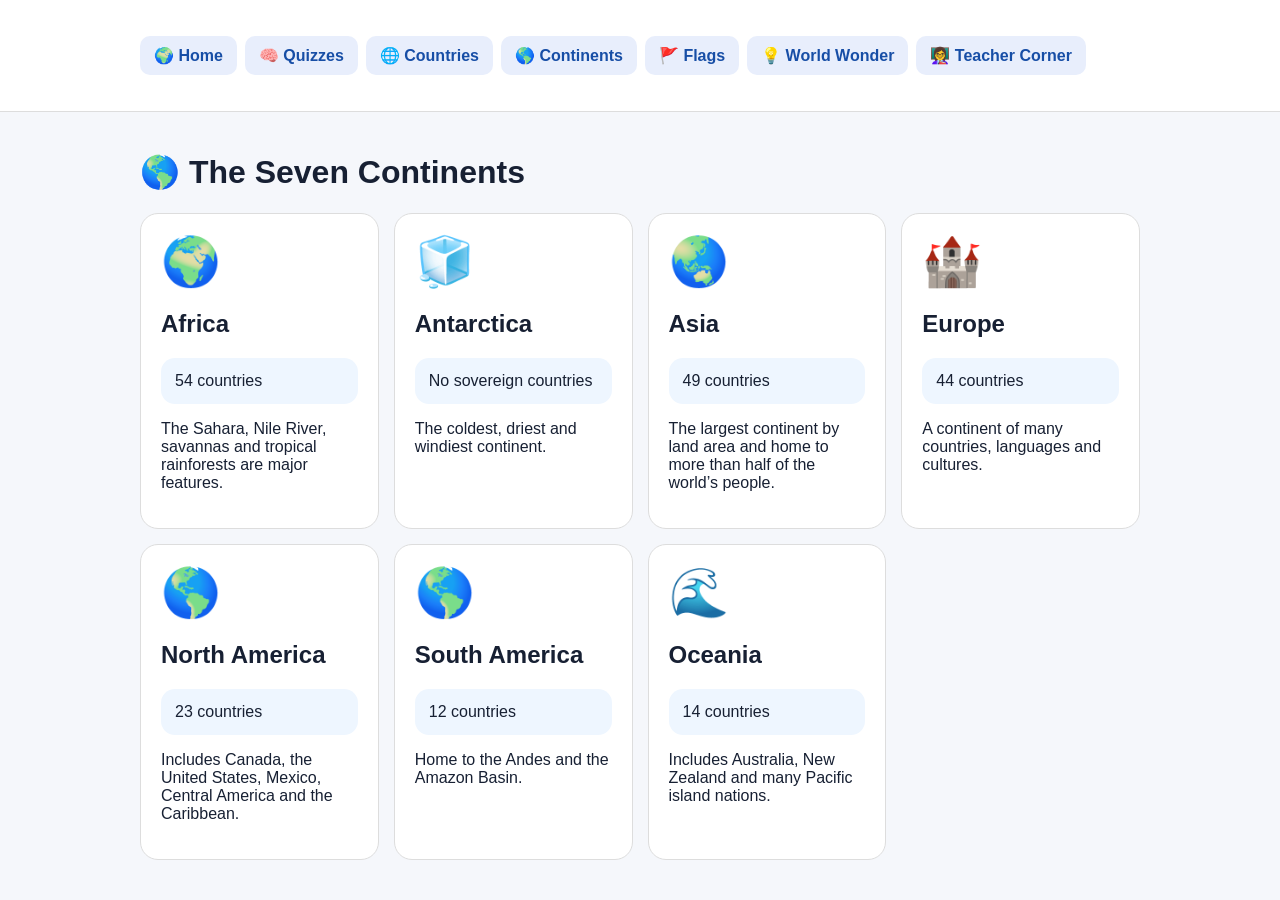
==== continents.html @ 4c05e4e0 "Add working continents page" ====
<!doctype html><html lang="en"><head><meta charset="utf-8"><meta name="viewport" content="width=device-width,initial-scale=1"><title>GeoQuest Kids — Continents</title><style>body{font-family:Arial,sans-serif;margin:0;background:#f5f7fb;color:#172033}header{background:#fff;border-bottom:1px solid #ddd;padding:16px}.wrap{max-width:1000px;margin:auto;padding:20px}nav{display:flex;gap:8px;flex-wrap:wrap}nav a{background:#e8eefc;color:#174ea6;padding:10px 14px;border-radius:10px;text-decoration:none;font-weight:800}.grid{display:grid;grid-template-columns:repeat(auto-fit,minmax(230px,1fr));gap:15px}.card{background:#fff;border:1px solid #ddd;border-radius:18px;padding:20px}.icon{font-size:3rem}.fact{background:#eef6ff;border-radius:14px;padding:14px}</style></head><body><header><div class="wrap"><nav><a href="index.html">🌍 Home</a><a href="quiz.html">🧠 Quizzes</a><a href="countries.html">🌐 Countries</a><a href="continents.html">🌎 Continents</a><a href="flags.html">🚩 Flags</a><a href="facts.html">💡 World Wonder</a><a href="teacher.html">👩‍🏫 Teacher Corner</a></nav></div></header><main class="wrap"><h1>🌎 The Seven Continents</h1><div class="grid"><article class="card"><div class="icon">🌍</div><h2>Africa</h2><div class="fact">54 countries</div><p>The Sahara, Nile River, savannas and tropical rainforests are major features.</p></article><article class="card"><div class="icon">🧊</div><h2>Antarctica</h2><div class="fact">No sovereign countries</div><p>The coldest, driest and windiest continent.</p></article><article class="card"><div class="icon">🌏</div><h2>Asia</h2><div class="fact">49 countries</div><p>The largest continent by land area and home to more than half of the world’s people.</p></article><article class="card"><div class="icon">🏰</div><h2>Europe</h2><div class="fact">44 countries</div><p>A continent of many countries, languages and cultures.</p></article><article class="card"><div class="icon">🌎</div><h2>North America</h2><div class="fact">23 countries</div><p>Includes Canada, the United States, Mexico, Central America and the Caribbean.</p></article><article class="card"><div class="icon">🌎</div><h2>South America</h2><div class="fact">12 countries</div><p>Home to the Andes and the Amazon Basin.</p></article><article class="card"><div class="icon">🌊</div><h2>Oceania</h2><div class="fact">14 countries</div><p>Includes Australia, New Zealand and many Pacific island nations.</p></article></div></main></body></html>
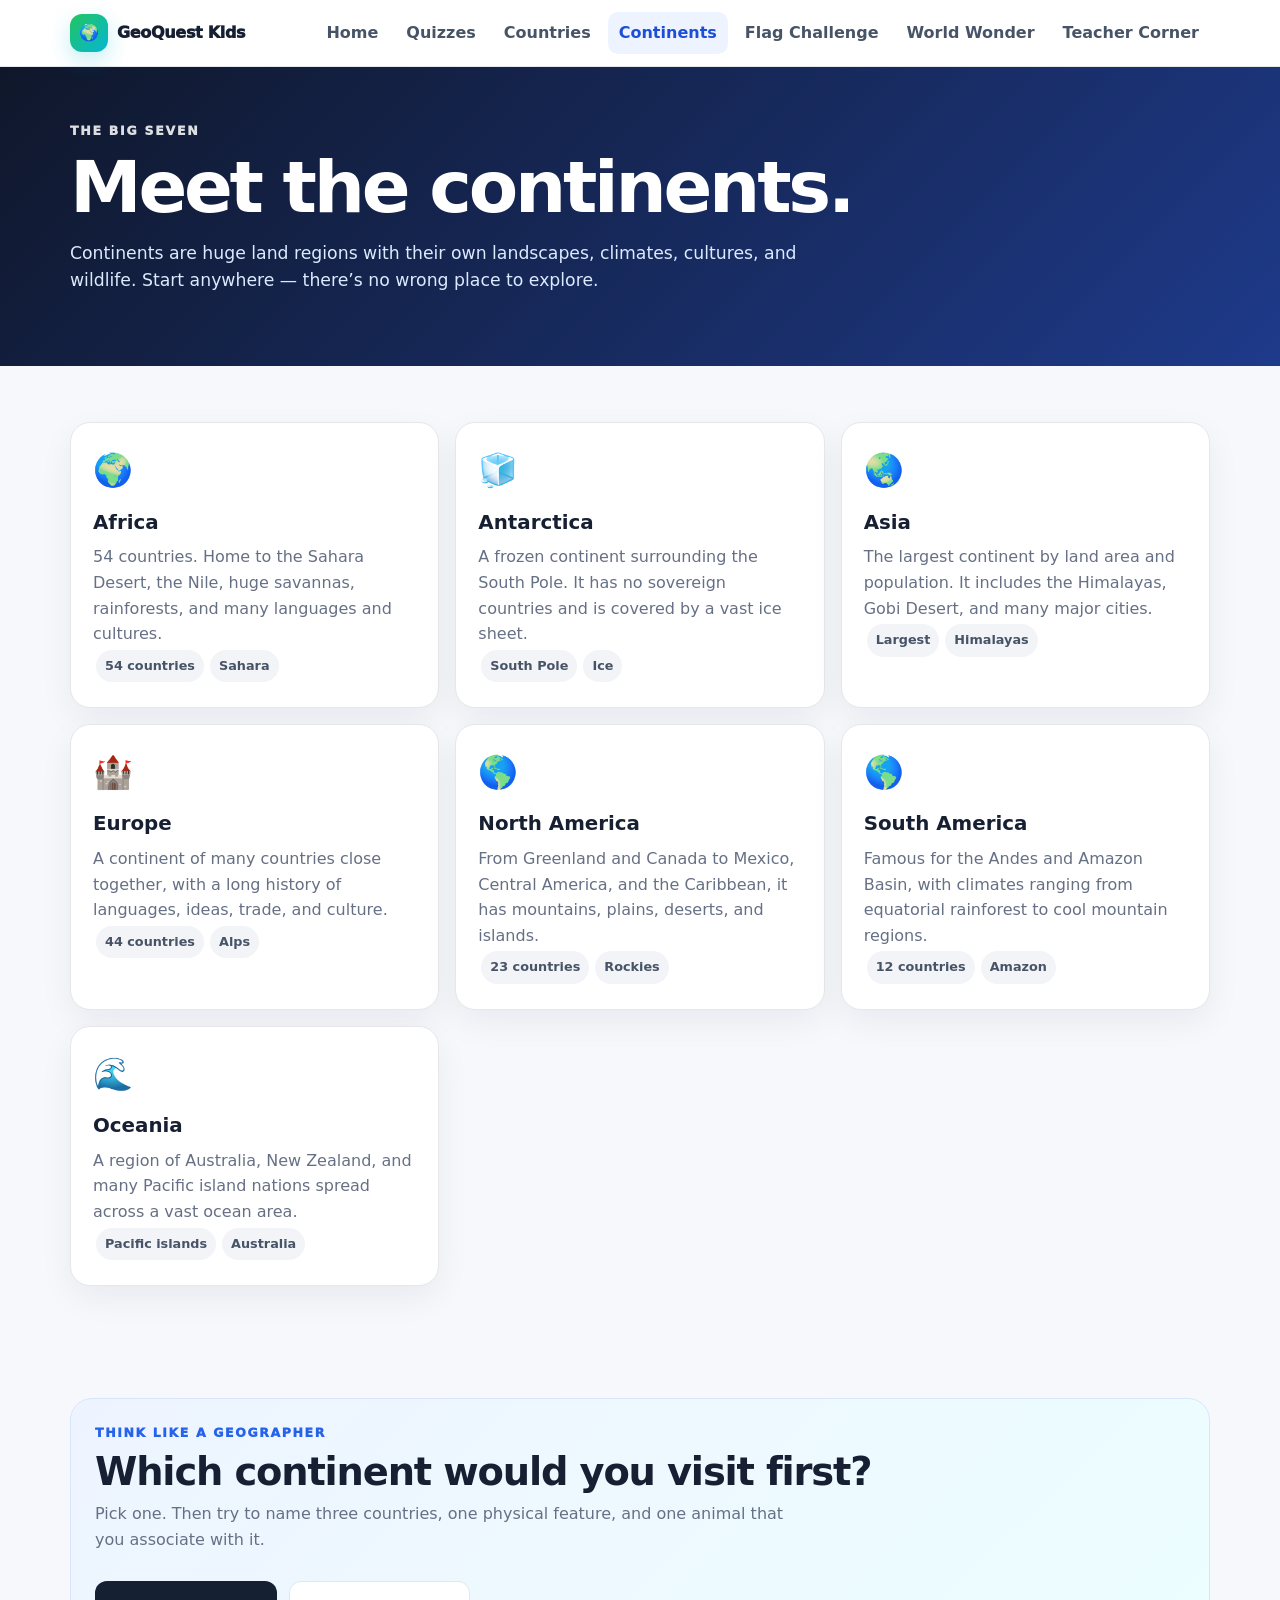
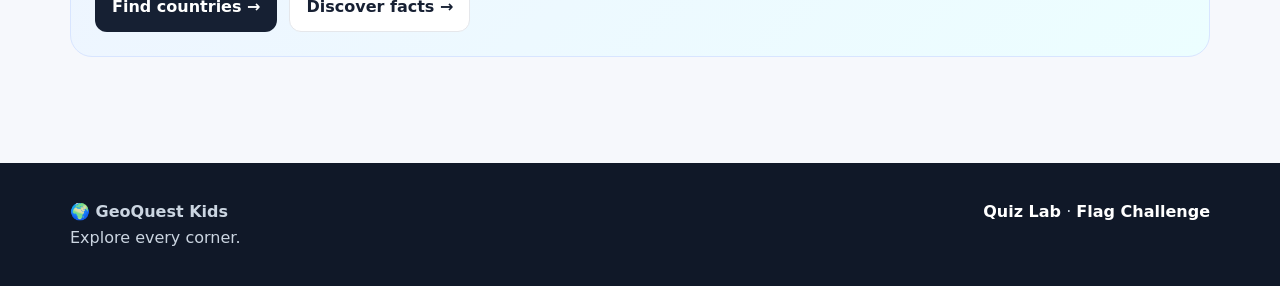
==== commit 4189242e: "Redesign continents learning page" ====
--- a/continents.html
+++ b/continents.html
@@ -1 +1,15 @@
-<!doctype html><html lang="en"><head><meta charset="utf-8"><meta name="viewport" content="width=device-width,initial-scale=1"><title>GeoQuest Kids — Continents</title><style>body{font-family:Arial,sans-serif;margin:0;background:#f5f7fb;color:#172033}header{background:#fff;border-bottom:1px solid #ddd;padding:16px}.wrap{max-width:1000px;margin:auto;padding:20px}nav{display:flex;gap:8px;flex-wrap:wrap}nav a{background:#e8eefc;color:#174ea6;padding:10px 14px;border-radius:10px;text-decoration:none;font-weight:800}.grid{display:grid;grid-template-columns:repeat(auto-fit,minmax(230px,1fr));gap:15px}.card{background:#fff;border:1px solid #ddd;border-radius:18px;padding:20px}.icon{font-size:3rem}.fact{background:#eef6ff;border-radius:14px;padding:14px}</style></head><body><header><div class="wrap"><nav><a href="index.html">🌍 Home</a><a href="quiz.html">🧠 Quizzes</a><a href="countries.html">🌐 Countries</a><a href="continents.html">🌎 Continents</a><a href="flags.html">🚩 Flags</a><a href="facts.html">💡 World Wonder</a><a href="teacher.html">👩‍🏫 Teacher Corner</a></nav></div></header><main class="wrap"><h1>🌎 The Seven Continents</h1><div class="grid"><article class="card"><div class="icon">🌍</div><h2>Africa</h2><div class="fact">54 countries</div><p>The Sahara, Nile River, savannas and tropical rainforests are major features.</p></article><article class="card"><div class="icon">🧊</div><h2>Antarctica</h2><div class="fact">No sovereign countries</div><p>The coldest, driest and windiest continent.</p></article><article class="card"><div class="icon">🌏</div><h2>Asia</h2><div class="fact">49 countries</div><p>The largest continent by land area and home to more than half of the world’s people.</p></article><article class="card"><div class="icon">🏰</div><h2>Europe</h2><div class="fact">44 countries</div><p>A continent of many countries, languages and cultures.</p></article><article class="card"><div class="icon">🌎</div><h2>North America</h2><div class="fact">23 countries</div><p>Includes Canada, the United States, Mexico, Central America and the Caribbean.</p></article><article class="card"><div class="icon">🌎</div><h2>South America</h2><div class="fact">12 countries</div><p>Home to the Andes and the Amazon Basin.</p></article><article class="card"><div class="icon">🌊</div><h2>Oceania</h2><div class="fact">14 countries</div><p>Includes Australia, New Zealand and many Pacific island nations.</p></article></div></main></body></html>+<!doctype html>
+<html lang="en"><head><meta charset="utf-8"><meta name="viewport" content="width=device-width,initial-scale=1"><title>Continents | GeoQuest Kids</title><link rel="stylesheet" href="styles.css"></head>
+<body><header class="site-nav"><div class="nav-inner"><a class="brand" href="index.html"><span class="brand-mark">🌍</span><span>GeoQuest Kids</span></a><button class="menu-toggle" aria-label="Open menu">☰</button><nav class="nav-links"><a href="index.html">Home</a><a href="quiz.html">Quizzes</a><a href="countries.html">Countries</a><a class="active" href="continents.html">Continents</a><a href="flags.html">Flag Challenge</a><a href="facts.html">World Wonder</a><a href="teacher.html">Teacher Corner</a></nav></div></header>
+<section class="page-hero"><div class="container"><div class="kicker">THE BIG SEVEN</div><h1>Meet the continents.</h1><p>Continents are huge land regions with their own landscapes, climates, cultures, and wildlife. Start anywhere — there’s no wrong place to explore.</p></div></section>
+<main class="container"><section class="section"><div class="grid">
+<article class="card"><div class="card-icon">🌍</div><h3>Africa</h3><p>54 countries. Home to the Sahara Desert, the Nile, huge savannas, rainforests, and many languages and cultures.</p><div class="tag">54 countries</div><div class="tag">Sahara</div></article>
+<article class="card"><div class="card-icon">🧊</div><h3>Antarctica</h3><p>A frozen continent surrounding the South Pole. It has no sovereign countries and is covered by a vast ice sheet.</p><div class="tag">South Pole</div><div class="tag">Ice</div></article>
+<article class="card"><div class="card-icon">🌏</div><h3>Asia</h3><p>The largest continent by land area and population. It includes the Himalayas, Gobi Desert, and many major cities.</p><div class="tag">Largest</div><div class="tag">Himalayas</div></article>
+<article class="card"><div class="card-icon">🏰</div><h3>Europe</h3><p>A continent of many countries close together, with a long history of languages, ideas, trade, and culture.</p><div class="tag">44 countries</div><div class="tag">Alps</div></article>
+<article class="card"><div class="card-icon">🌎</div><h3>North America</h3><p>From Greenland and Canada to Mexico, Central America, and the Caribbean, it has mountains, plains, deserts, and islands.</p><div class="tag">23 countries</div><div class="tag">Rockies</div></article>
+<article class="card"><div class="card-icon">🌎</div><h3>South America</h3><p>Famous for the Andes and Amazon Basin, with climates ranging from equatorial rainforest to cool mountain regions.</p><div class="tag">12 countries</div><div class="tag">Amazon</div></article>
+<article class="card"><div class="card-icon">🌊</div><h3>Oceania</h3><p>A region of Australia, New Zealand, and many Pacific island nations spread across a vast ocean area.</p><div class="tag">Pacific islands</div><div class="tag">Australia</div></article>
+</div></section>
+<section class="section"><div class="callout"><div class="eyebrow">THINK LIKE A GEOGRAPHER</div><h2>Which continent would you visit first?</h2><p class="section-lead">Pick one. Then try to name three countries, one physical feature, and one animal that you associate with it.</p><div class="actions"><a class="btn btn-dark" href="countries.html">Find countries →</a><a class="btn btn-outline" href="facts.html">Discover facts →</a></div></div></section></main>
+<footer class="footer"><div class="footer-inner"><div><strong>🌍 GeoQuest Kids</strong><div>Explore every corner.</div></div><div><a href="quiz.html">Quiz Lab</a> · <a href="flags.html">Flag Challenge</a></div></div></footer><script src="app.js"></script></body></html>
--- a/styles.css
+++ b/styles.css
@@ -0,0 +1 @@
+:root{--ink:#172033;--muted:#667085;--paper:#fff;--bg:#f6f8fc;--line:#e5e7eb;--blue:#2563eb;--cyan:#06b6d4;--green:#16a34a;--yellow:#f59e0b;--pink:#ec4899;--purple:#7c3aed;--navy:#101828}*{box-sizing:border-box}html{scroll-behavior:smooth}body{margin:0;font-family:Inter,ui-sans-serif,system-ui,-apple-system,BlinkMacSystemFont,"Segoe UI",sans-serif;background:var(--bg);color:var(--ink);line-height:1.6}a{color:inherit}button,input,select{font:inherit}.site-nav{position:sticky;top:0;z-index:50;background:rgba(255,255,255,.94);backdrop-filter:blur(12px);border-bottom:1px solid var(--line)}.nav-inner{max-width:1180px;margin:auto;padding:12px 20px;display:flex;align-items:center;gap:18px}.brand{display:flex;align-items:center;gap:9px;text-decoration:none;font-weight:950;letter-spacing:-.02em;white-space:nowrap}.brand-mark{width:38px;height:38px;display:grid;place-items:center;border-radius:12px;background:linear-gradient(135deg,#22c55e,#06b6d4);box-shadow:0 8px 22px rgba(6,182,212,.24)}.nav-links{display:flex;gap:6px;flex-wrap:wrap;align-items:center;justify-content:flex-end;flex:1}.nav-links a{padding:8px 11px;border-radius:10px;text-decoration:none;font-weight:800;color:#475467}.nav-links a:hover,.nav-links a.active{background:#eef4ff;color:#1d4ed8}.menu-toggle{display:none;border:0;background:#eef4ff;border-radius:10px;padding:9px 11px;cursor:pointer}.container{max-width:1180px;margin:auto;padding:0 20px}.hero{position:relative;overflow:hidden;background:radial-gradient(circle at 85% 20%,rgba(255,255,255,.22),transparent 27%),linear-gradient(135deg,#0f766e 0%,#2563eb 48%,#7c3aed 100%);color:#fff}.hero:after{content:"";position:absolute;inset:auto -10% -120px -10%;height:240px;background:rgba(255,255,255,.08);border-radius:50%}.hero-inner{position:relative;z-index:1;max-width:1180px;margin:auto;padding:76px 20px 92px}.kicker{font-size:.78rem;font-weight:950;letter-spacing:.14em;text-transform:uppercase;opacity:.86}.hero h1{font-size:clamp(3rem,8vw,6.1rem);line-height:.97;letter-spacing:-.055em;max-width:850px;margin:12px 0 18px}.hero p{font-size:1.15rem;max-width:760px;color:rgba(255,255,255,.9);margin:0}.actions{display:flex;gap:12px;flex-wrap:wrap;margin-top:28px}.btn{display:inline-flex;align-items:center;justify-content:center;gap:8px;padding:12px 16px;border-radius:12px;border:1px solid transparent;text-decoration:none;font-weight:900;cursor:pointer;transition:transform .15s ease,box-shadow .15s ease}.btn:hover{transform:translateY(-2px);box-shadow:0 10px 24px rgba(16,24,40,.12)}.btn-light{background:#fff;color:#1d4ed8}.btn-dark{background:#162033;color:#fff}.btn-outline{background:#fff;border-color:var(--line);color:var(--ink)}.section{padding:56px 0}.section-head{display:flex;align-items:end;justify-content:space-between;gap:18px;margin-bottom:22px}.section h2{font-size:clamp(1.8rem,3vw,2.55rem);line-height:1.1;letter-spacing:-.03em;margin:8px 0}.section-lead{max-width:720px;color:var(--muted);margin:0}.eyebrow{font-size:.78rem;font-weight:950;letter-spacing:.13em;color:var(--blue);text-transform:uppercase}.grid{display:grid;grid-template-columns:repeat(12,1fr);gap:16px}.card{grid-column:span 4;background:var(--paper);border:1px solid var(--line);border-radius:20px;padding:22px;box-shadow:0 12px 34px rgba(16,24,40,.06)}.card:hover{box-shadow:0 18px 40px rgba(16,24,40,.1)}.card-link{text-decoration:none}.card-icon{font-size:2rem}.card h3{margin:10px 0 6px;font-size:1.24rem}.card p{margin:0;color:var(--muted)}.stat-row{display:grid;grid-template-columns:repeat(4,1fr);gap:12px}.stat{background:#fff;border:1px solid var(--line);border-radius:16px;padding:18px}.stat strong{display:block;font-size:1.8rem;line-height:1}.stat span{display:block;color:var(--muted);margin-top:6px;font-size:.92rem}.callout{background:linear-gradient(135deg,#eef4ff,#ecfeff);border:1px solid #d8e5ff;border-radius:22px;padding:24px}.dark-panel{background:var(--navy);color:#fff;border-radius:24px;padding:28px}.dark-panel .section-lead{color:#cbd5e1}.levels{display:grid;grid-template-columns:repeat(3,1fr);gap:12px;margin-top:18px}.level-card{display:block;text-decoration:none;border-radius:16px;padding:18px;font-weight:900}.level-easy{background:#dcfce7;color:#166534}.level-medium{background:#fef3c7;color:#92400e}.level-hard{background:#ffe4e6;color:#be123c}.page-hero{background:linear-gradient(135deg,#0f172a,#1e3a8a);color:#fff;padding:54px 0}.page-hero h1{font-size:clamp(2.4rem,6vw,4.5rem);line-height:1;letter-spacing:-.045em;margin:10px 0}.page-hero p{max-width:760px;color:#dbeafe;font-size:1.08rem}.toolbar{display:flex;gap:10px;flex-wrap:wrap;align-items:center;margin:20px 0}.input,.select{width:100%;max-width:420px;padding:12px 14px;border:1px solid var(--line);background:#fff;border-radius:12px;outline:none}.input:focus,.select:focus{border-color:#93c5fd;box-shadow:0 0 0 4px #dbeafe}.country-grid{display:grid;grid-template-columns:repeat(3,1fr);gap:12px}.country{background:#fff;border:1px solid var(--line);border-radius:15px;padding:14px 16px}.country b{display:block}.country span{font-size:.86rem;color:var(--muted)}.quiz-shell{max-width:900px}.quiz-card{background:#fff;border:1px solid var(--line);border-radius:20px;padding:22px;margin:14px 0;box-shadow:0 10px 26px rgba(16,24,40,.05)}.quiz-card h3{margin:0 0 14px}.choices{display:grid;grid-template-columns:repeat(2,1fr);gap:10px}.choice{border:1px solid #d0d5dd;background:#fff;border-radius:12px;padding:12px 14px;text-align:left;font-weight:800;cursor:pointer}.choice:hover{border-color:#93c5fd;background:#eff6ff}.choice.correct{background:#dcfce7;border-color:#86efac;color:#166534}.choice.wrong{background:#ffe4e6;border-color:#fda4af;color:#9f1239}.answer-note{margin-top:12px;padding:10px 12px;border-radius:10px;background:#f8fafc;color:#475467;font-size:.93rem}.score-bar{position:sticky;top:71px;z-index:20;background:rgba(255,255,255,.94);backdrop-filter:blur(10px);border:1px solid var(--line);border-radius:16px;padding:12px 14px;margin:18px 0;display:flex;justify-content:space-between;gap:12px;align-items:center;box-shadow:0 8px 24px rgba(16,24,40,.08)}.progress{height:9px;background:#eaecf0;border-radius:999px;overflow:hidden;flex:1}.progress>span{display:block;height:100%;width:0;background:linear-gradient(90deg,#22c55e,#06b6d4);transition:width .25s}.flag-stage{display:grid;grid-template-columns:1.15fr .85fr;gap:18px;align-items:stretch}.flag-card,.side-card{background:#fff;border:1px solid var(--line);border-radius:22px;padding:24px}.flag-emoji{font-size:clamp(5rem,12vw,8rem);text-align:center;margin:20px 0}.flag-options{display:grid;grid-template-columns:repeat(2,1fr);gap:10px}.fact-card{background:#fff;border:1px solid var(--line);border-radius:18px;padding:20px}.fact-number{font-weight:950;color:var(--purple);font-size:.82rem}.fact-card h3{margin:5px 0}.fact-card p{margin:0;color:var(--muted)}.details-list details{background:#fff;border:1px solid var(--line);border-radius:14px;padding:15px 16px;margin:10px 0}.details-list summary{font-weight:900;cursor:pointer}.teacher-grid{display:grid;grid-template-columns:1fr 1fr;gap:16px}.resource{background:#fff;border:1px solid var(--line);border-radius:18px;padding:20px}.resource h3{margin-top:0}.tag{display:inline-flex;padding:6px 9px;border-radius:999px;background:#f2f4f7;color:#475467;font-size:.8rem;font-weight:800;margin:3px}.footer{margin-top:50px;background:#101828;color:#cbd5e1}.footer-inner{max-width:1180px;margin:auto;padding:36px 20px;display:flex;justify-content:space-between;gap:18px;flex-wrap:wrap}.footer a{text-decoration:none;color:#fff;font-weight:800}.toast{position:fixed;right:18px;bottom:18px;z-index:100;background:#101828;color:#fff;border-radius:12px;padding:12px 15px;box-shadow:0 18px 42px rgba(16,24,40,.22);opacity:0;transform:translateY(10px);pointer-events:none;transition:.2s}.toast.show{opacity:1;transform:none}.hide{display:none!important}@media(max-width:900px){.card{grid-column:span 6}.country-grid{grid-template-columns:repeat(2,1fr)}.flag-stage,.teacher-grid{grid-template-columns:1fr}.stat-row{grid-template-columns:repeat(2,1fr)}}@media(max-width:720px){.menu-toggle{display:block;margin-left:auto}.nav-links{display:none;flex-direction:column;align-items:stretch;padding:8px 0 2px}.nav-links.open{display:flex}.nav-inner{flex-wrap:wrap}.nav-links a{text-align:center}.card{grid-column:span 12}.levels{grid-template-columns:1fr}.choices,.flag-options{grid-template-columns:1fr}.country-grid{grid-template-columns:1fr}.hero-inner{padding-top:58px;padding-bottom:70px}.score-bar{top:58px}}
